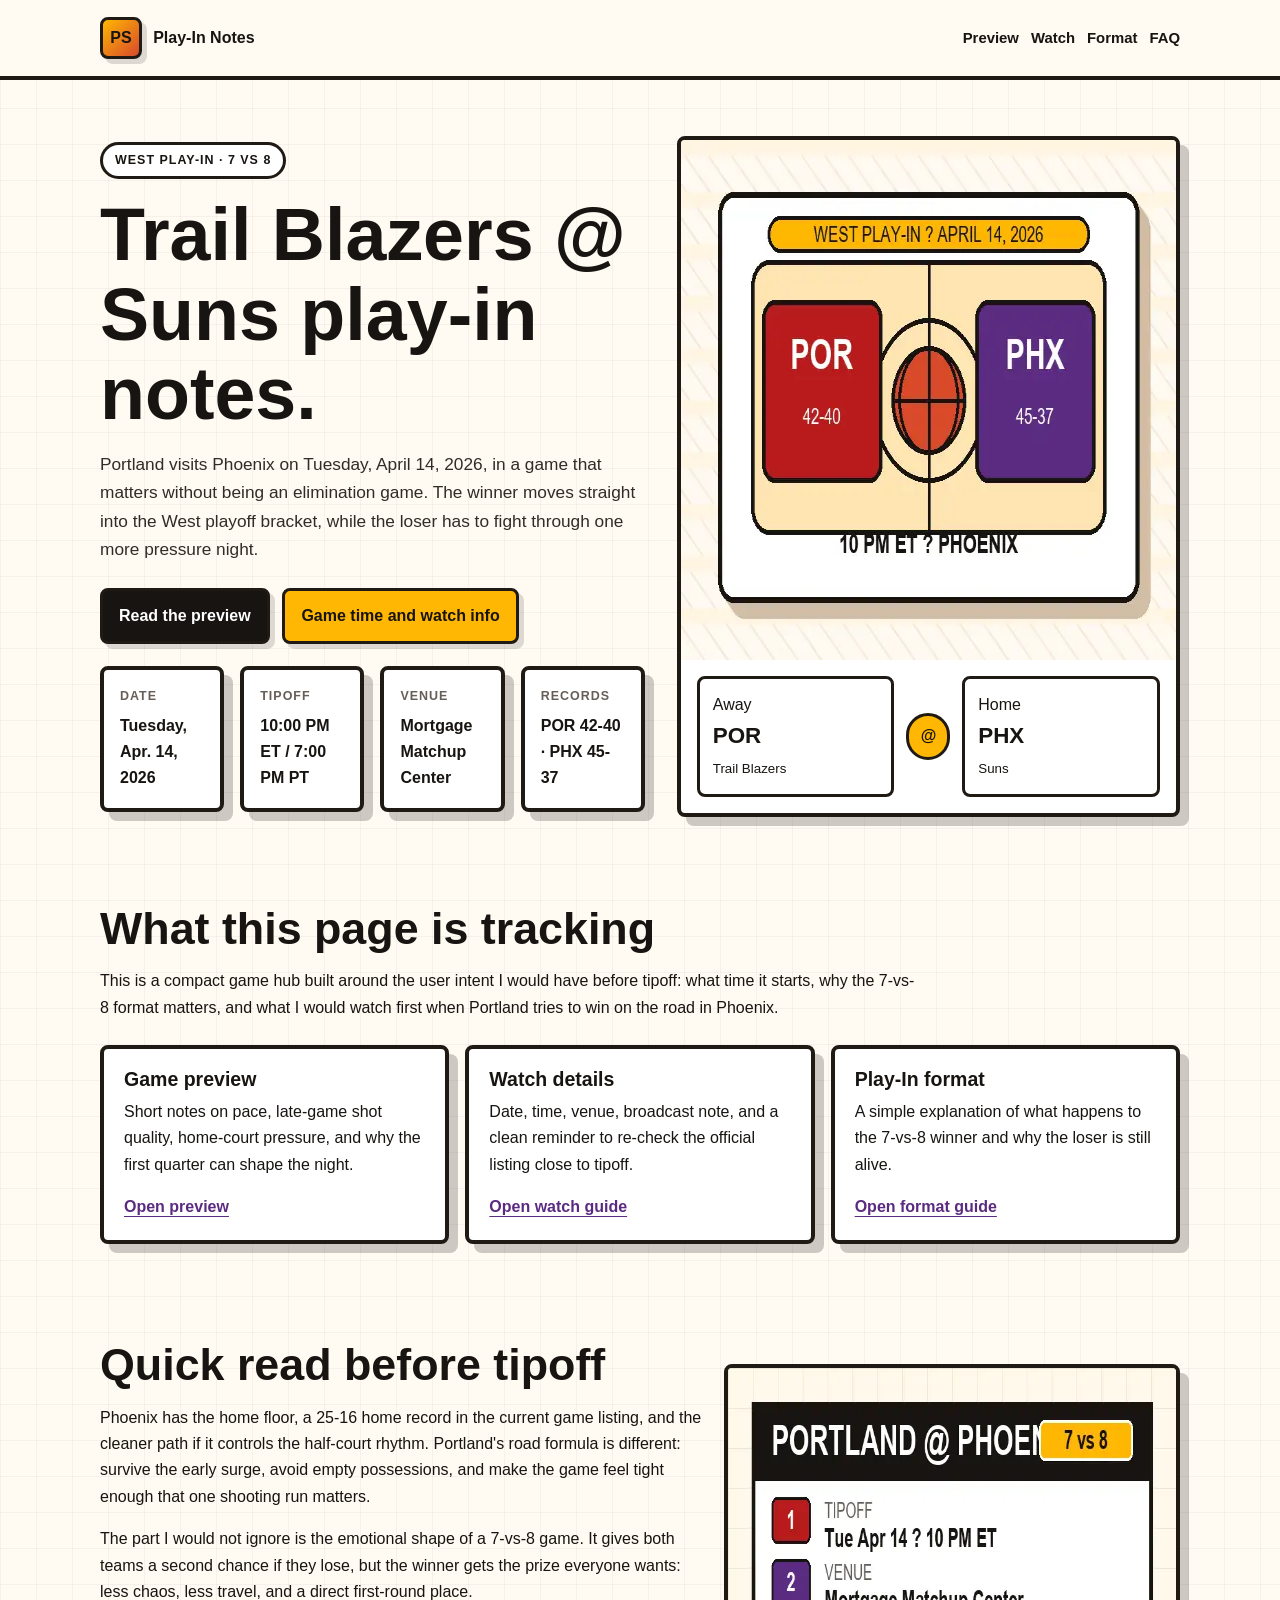
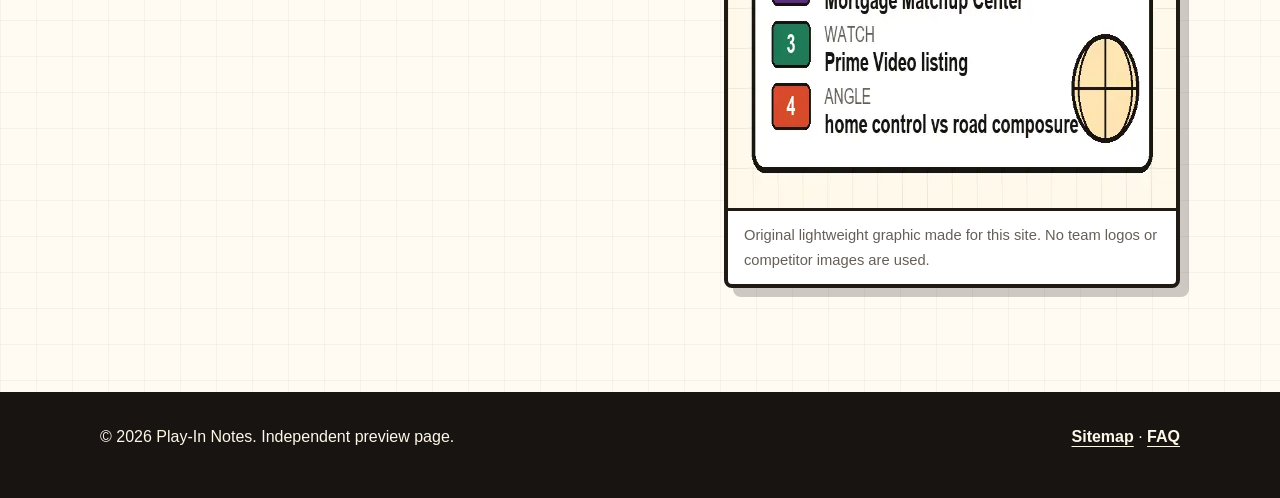
==== index.html @ c804449e "Add Trail Blazers Suns Play-In site" ====
<!doctype html>
<html lang="en">
  <head>
    <meta charset="utf-8">
    <meta name="viewport" content="width=device-width, initial-scale=1">
    <title>Trail Blazers @ Suns Play-In Preview: April 14, 2026</title>
    <meta name="description" content="Original Portland Trail Blazers at Phoenix Suns Play-In preview with game time, venue, watch notes, format context, and key matchup themes.">
    <link rel="canonical" href="https://zeshanalikhan.github.io/trail-blazers-suns-play-in-preview/">
    <meta property="og:title" content="Trail Blazers @ Suns Play-In Preview">
    <meta property="og:description" content="Game notes for Portland at Phoenix in the West 7-vs-8 Play-In matchup on April 14, 2026.">
    <meta property="og:type" content="website">
    <meta property="og:url" content="https://zeshanalikhan.github.io/trail-blazers-suns-play-in-preview/">
    <meta property="og:image" content="https://zeshanalikhan.github.io/trail-blazers-suns-play-in-preview/assets/images/blazers-suns-hero.webp">
    <link rel="stylesheet" href="styles.css">
    <script type="application/ld+json">
      {
        "@context": "https://schema.org",
        "@type": "SportsEvent",
        "name": "Portland Trail Blazers at Phoenix Suns",
        "startDate": "2026-04-14T19:00:00-07:00",
        "eventStatus": "https://schema.org/EventScheduled",
        "eventAttendanceMode": "https://schema.org/OfflineEventAttendanceMode",
        "location": {
          "@type": "Place",
          "name": "Mortgage Matchup Center",
          "address": {
            "@type": "PostalAddress",
            "addressLocality": "Phoenix",
            "addressRegion": "AZ",
            "addressCountry": "US"
          }
        },
        "homeTeam": {
          "@type": "SportsTeam",
          "name": "Phoenix Suns"
        },
        "awayTeam": {
          "@type": "SportsTeam",
          "name": "Portland Trail Blazers"
        },
        "sport": "Basketball"
      }
    </script>
  </head>
  <body>
    <a class="skip-link" href="#main">Skip to content</a>
    <header class="site-header">
      <div class="nav-wrap">
        <a class="brand" href="index.html" aria-label="Trail Blazers Suns Play-In home">
          <span class="brand-mark">PS</span>
          <span>Play-In Notes</span>
        </a>
        <nav class="nav-links" aria-label="Main navigation">
          <a href="pages/game-preview.html">Preview</a>
          <a href="pages/how-to-watch.html">Watch</a>
          <a href="pages/play-in-format.html">Format</a>
          <a href="pages/game-faq.html">FAQ</a>
        </nav>
      </div>
    </header>

    <main id="main">
      <section class="hero">
        <div class="hero-inner">
          <div>
            <span class="eyebrow">West Play-In · 7 vs 8</span>
            <h1>Trail Blazers @ Suns play-in notes.</h1>
            <p class="lede">Portland visits Phoenix on Tuesday, April 14, 2026, in a game that matters without being an elimination game. The winner moves straight into the West playoff bracket, while the loser has to fight through one more pressure night.</p>
            <div class="cta-row">
              <a class="button" href="pages/game-preview.html">Read the preview</a>
              <a class="button secondary" href="pages/how-to-watch.html">Game time and watch info</a>
            </div>
            <div class="meta-grid" aria-label="Game quick facts">
              <div class="fact-card"><span>Date</span><strong>Tuesday, Apr. 14, 2026</strong></div>
              <div class="fact-card"><span>Tipoff</span><strong>10:00 PM ET / 7:00 PM PT</strong></div>
              <div class="fact-card"><span>Venue</span><strong>Mortgage Matchup Center</strong></div>
              <div class="fact-card"><span>Records</span><strong>POR 42-40 · PHX 45-37</strong></div>
            </div>
          </div>
          <aside class="hero-card" aria-label="Game matchup card">
            <img src="assets/images/blazers-suns-hero.webp" width="720" height="520" alt="Illustrated Portland versus Phoenix play-in basketball matchup card">
            <div class="score-strip">
              <div class="team-box"><span>Away</span><strong>POR</strong><small>Trail Blazers</small></div>
              <div class="at-mark">@</div>
              <div class="team-box"><span>Home</span><strong>PHX</strong><small>Suns</small></div>
            </div>
          </aside>
        </div>
      </section>

      <section class="section">
        <div class="section-head">
          <h2>What this page is tracking</h2>
          <p>This is a compact game hub built around the user intent I would have before tipoff: what time it starts, why the 7-vs-8 format matters, and what I would watch first when Portland tries to win on the road in Phoenix.</p>
        </div>
        <div class="card-grid">
          <article class="panel">
            <h3>Game preview</h3>
            <p>Short notes on pace, late-game shot quality, home-court pressure, and why the first quarter can shape the night.</p>
            <a href="pages/game-preview.html">Open preview</a>
          </article>
          <article class="panel">
            <h3>Watch details</h3>
            <p>Date, time, venue, broadcast note, and a clean reminder to re-check the official listing close to tipoff.</p>
            <a href="pages/how-to-watch.html">Open watch guide</a>
          </article>
          <article class="panel">
            <h3>Play-In format</h3>
            <p>A simple explanation of what happens to the 7-vs-8 winner and why the loser is still alive.</p>
            <a href="pages/play-in-format.html">Open format guide</a>
          </article>
        </div>
      </section>

      <section class="section two-col">
        <div>
          <h2>Quick read before tipoff</h2>
          <p>Phoenix has the home floor, a 25-16 home record in the current game listing, and the cleaner path if it controls the half-court rhythm. Portland's road formula is different: survive the early surge, avoid empty possessions, and make the game feel tight enough that one shooting run matters.</p>
          <p>The part I would not ignore is the emotional shape of a 7-vs-8 game. It gives both teams a second chance if they lose, but the winner gets the prize everyone wants: less chaos, less travel, and a direct first-round place.</p>
        </div>
        <figure class="image-frame">
          <img src="assets/images/blazers-suns-details.webp" width="720" height="440" alt="Illustrated basketball note board for Portland at Phoenix">
          <figcaption>Original lightweight graphic made for this site. No team logos or competitor images are used.</figcaption>
        </figure>
      </section>
    </main>

    <footer class="site-footer">
      <div class="footer-inner">
        <p>© <span data-year>2026</span> Play-In Notes. Independent preview page.</p>
        <p><a href="sitemap.xml">Sitemap</a> · <a href="pages/game-faq.html">FAQ</a></p>
      </div>
    </footer>
    <script src="app.js" defer></script>
  </body>
</html>
---- styles.css ----
:root {
  --ink: #171411;
  --paper: #fffaf2;
  --panel: #ffffff;
  --muted: #665f58;
  --line: #1f1a14;
  --sun: #ffb703;
  --ember: #d84a2b;
  --rose: #b91c1c;
  --plum: #5b2b82;
  --shadow: 9px 9px 0 rgba(31, 26, 20, 0.22);
  --soft-shadow: 5px 5px 0 rgba(31, 26, 20, 0.15);
}

* {
  box-sizing: border-box;
}

html {
  scroll-behavior: smooth;
}

body {
  margin: 0;
  color: var(--ink);
  background:
    linear-gradient(90deg, rgba(23, 20, 17, 0.04) 1px, transparent 1px),
    linear-gradient(180deg, rgba(23, 20, 17, 0.04) 1px, transparent 1px),
    var(--paper);
  background-size: 36px 36px;
  font-family: Arial, Helvetica, sans-serif;
  line-height: 1.65;
}

img {
  display: block;
  max-width: 100%;
}

a {
  color: var(--plum);
  font-weight: 700;
  text-underline-offset: 0.22em;
}

a:hover {
  color: var(--rose);
}

.skip-link {
  left: 1rem;
  position: absolute;
  top: -4rem;
  z-index: 99;
}

.skip-link:focus {
  background: var(--sun);
  border: 3px solid var(--line);
  color: var(--ink);
  padding: 0.75rem 1rem;
  top: 1rem;
}

.site-header {
  background: rgba(255, 250, 242, 0.94);
  border-bottom: 4px solid var(--line);
  position: sticky;
  top: 0;
  z-index: 20;
}

.nav-wrap,
.section,
.hero-inner,
.footer-inner {
  margin: 0 auto;
  max-width: 1120px;
  padding: 0 1.25rem;
}

.nav-wrap {
  align-items: center;
  display: flex;
  gap: 1rem;
  justify-content: space-between;
  min-height: 76px;
}

.brand {
  align-items: center;
  color: var(--ink);
  display: inline-flex;
  font-weight: 900;
  gap: 0.7rem;
  text-decoration: none;
}

.brand-mark {
  align-items: center;
  background: linear-gradient(135deg, var(--sun), var(--ember));
  border: 3px solid var(--line);
  border-radius: 8px;
  box-shadow: var(--soft-shadow);
  display: inline-flex;
  height: 42px;
  justify-content: center;
  letter-spacing: 0;
  width: 42px;
}

.nav-links {
  align-items: center;
  display: flex;
  flex-wrap: wrap;
  gap: 0.75rem;
  justify-content: flex-end;
}

.nav-links a {
  color: var(--ink);
  font-size: 0.93rem;
  text-decoration: none;
}

.nav-links a:hover {
  text-decoration: underline;
}

.hero {
  padding: 3.5rem 0 2.4rem;
}

.hero-inner {
  align-items: center;
  display: grid;
  gap: 2rem;
  grid-template-columns: minmax(0, 1.04fr) minmax(280px, 0.96fr);
}

.eyebrow,
.tag {
  align-items: center;
  background: #fff;
  border: 3px solid var(--line);
  border-radius: 999px;
  color: var(--ink);
  display: inline-flex;
  font-size: 0.78rem;
  font-weight: 900;
  gap: 0.45rem;
  letter-spacing: 0.08em;
  padding: 0.35rem 0.75rem;
  text-transform: uppercase;
}

h1,
h2,
h3 {
  letter-spacing: 0;
  line-height: 1.08;
}

h1 {
  font-size: 4.6rem;
  margin: 1rem 0 1rem;
  max-width: 920px;
}

h2 {
  font-size: 2.8rem;
  margin: 0 0 1rem;
}

h3 {
  font-size: 1.22rem;
  margin: 0 0 0.55rem;
}

p {
  margin: 0 0 1rem;
}

.lede {
  color: #312c26;
  font-size: 1.08rem;
  max-width: 720px;
}

.cta-row {
  display: flex;
  flex-wrap: wrap;
  gap: 0.8rem;
  margin: 1.5rem 0 0;
}

.button {
  align-items: center;
  background: var(--ink);
  border: 3px solid var(--line);
  border-radius: 8px;
  box-shadow: var(--soft-shadow);
  color: #fff;
  display: inline-flex;
  font-weight: 900;
  justify-content: center;
  min-height: 46px;
  padding: 0.75rem 1rem;
  text-decoration: none;
}

.button:hover {
  background: var(--rose);
  color: #fff;
}

.button.secondary {
  background: var(--sun);
  color: var(--ink);
}

.hero-card,
.panel,
.fact-card,
.toc,
.image-frame {
  background: var(--panel);
  border: 4px solid var(--line);
  border-radius: 8px;
  box-shadow: var(--shadow);
}

.hero-card {
  overflow: hidden;
}

.hero-card img {
  width: 100%;
}

.score-strip {
  display: grid;
  gap: 0.75rem;
  grid-template-columns: 1fr auto 1fr;
  padding: 1rem;
}

.team-box {
  border: 3px solid var(--line);
  border-radius: 8px;
  padding: 0.8rem;
}

.team-box strong {
  display: block;
  font-size: 1.4rem;
}

.at-mark {
  align-self: center;
  background: var(--sun);
  border: 3px solid var(--line);
  border-radius: 999px;
  font-weight: 900;
  padding: 0.45rem 0.7rem;
}

.meta-grid,
.card-grid,
.two-col,
.format-grid {
  display: grid;
  gap: 1rem;
}

.meta-grid {
  grid-template-columns: repeat(4, minmax(0, 1fr));
  margin-top: 1.4rem;
}

.fact-card {
  min-height: 130px;
  padding: 1rem;
}

.fact-card span {
  color: var(--muted);
  display: block;
  font-size: 0.78rem;
  font-weight: 900;
  letter-spacing: 0.08em;
  margin-bottom: 0.35rem;
  text-transform: uppercase;
}

.section {
  padding-bottom: 3rem;
  padding-top: 3rem;
}

.section.narrow {
  max-width: 860px;
}

.section-head {
  max-width: 820px;
}

.card-grid {
  grid-template-columns: repeat(3, minmax(0, 1fr));
  margin-top: 1.5rem;
}

.panel,
.toc {
  padding: 1.25rem;
}

.panel strong {
  color: var(--rose);
}

.two-col {
  align-items: start;
  grid-template-columns: minmax(0, 1fr) minmax(300px, 0.75fr);
}

.format-grid {
  grid-template-columns: repeat(2, minmax(0, 1fr));
}

.callout {
  background: #ffe8b2;
  border: 4px solid var(--line);
  border-radius: 8px;
  box-shadow: var(--soft-shadow);
  margin: 1.5rem 0;
  padding: 1.25rem;
}

.timeline {
  list-style: none;
  margin: 1.5rem 0 0;
  padding: 0;
}

.timeline li {
  background: #fff;
  border: 3px solid var(--line);
  border-radius: 8px;
  box-shadow: var(--soft-shadow);
  margin-bottom: 0.9rem;
  padding: 1rem 1rem 1rem 3.2rem;
  position: relative;
}

.timeline li::before {
  background: var(--ember);
  border: 3px solid var(--line);
  border-radius: 999px;
  color: #fff;
  content: attr(data-step);
  font-weight: 900;
  height: 30px;
  left: 0.8rem;
  line-height: 24px;
  position: absolute;
  text-align: center;
  top: 1rem;
  width: 30px;
}

.toc ul,
.clean-list {
  margin: 0;
  padding-left: 1.1rem;
}

.clean-list li {
  margin-bottom: 0.65rem;
}

.image-frame {
  margin: 1.5rem 0;
  overflow: hidden;
}

.image-frame figcaption {
  border-top: 3px solid var(--line);
  color: var(--muted);
  font-size: 0.92rem;
  padding: 0.75rem 1rem;
}

.site-footer {
  background: var(--ink);
  color: #fff7e8;
  margin-top: 2rem;
  padding: 2rem 0;
}

.site-footer a {
  color: #fff7e8;
}

.footer-inner {
  align-items: center;
  display: flex;
  flex-wrap: wrap;
  gap: 1rem;
  justify-content: space-between;
}

@media (max-width: 820px) {
  .nav-wrap,
  .footer-inner {
    align-items: flex-start;
    flex-direction: column;
  }

  .hero-inner,
  .two-col,
  .format-grid,
  .card-grid,
  .meta-grid {
    grid-template-columns: 1fr;
  }

  .hero {
    padding-top: 2rem;
  }

  .score-strip {
    grid-template-columns: 1fr;
  }

  .at-mark {
    justify-self: start;
  }

  h1 {
    font-size: 2.55rem;
  }

  h2 {
    font-size: 1.85rem;
  }
}
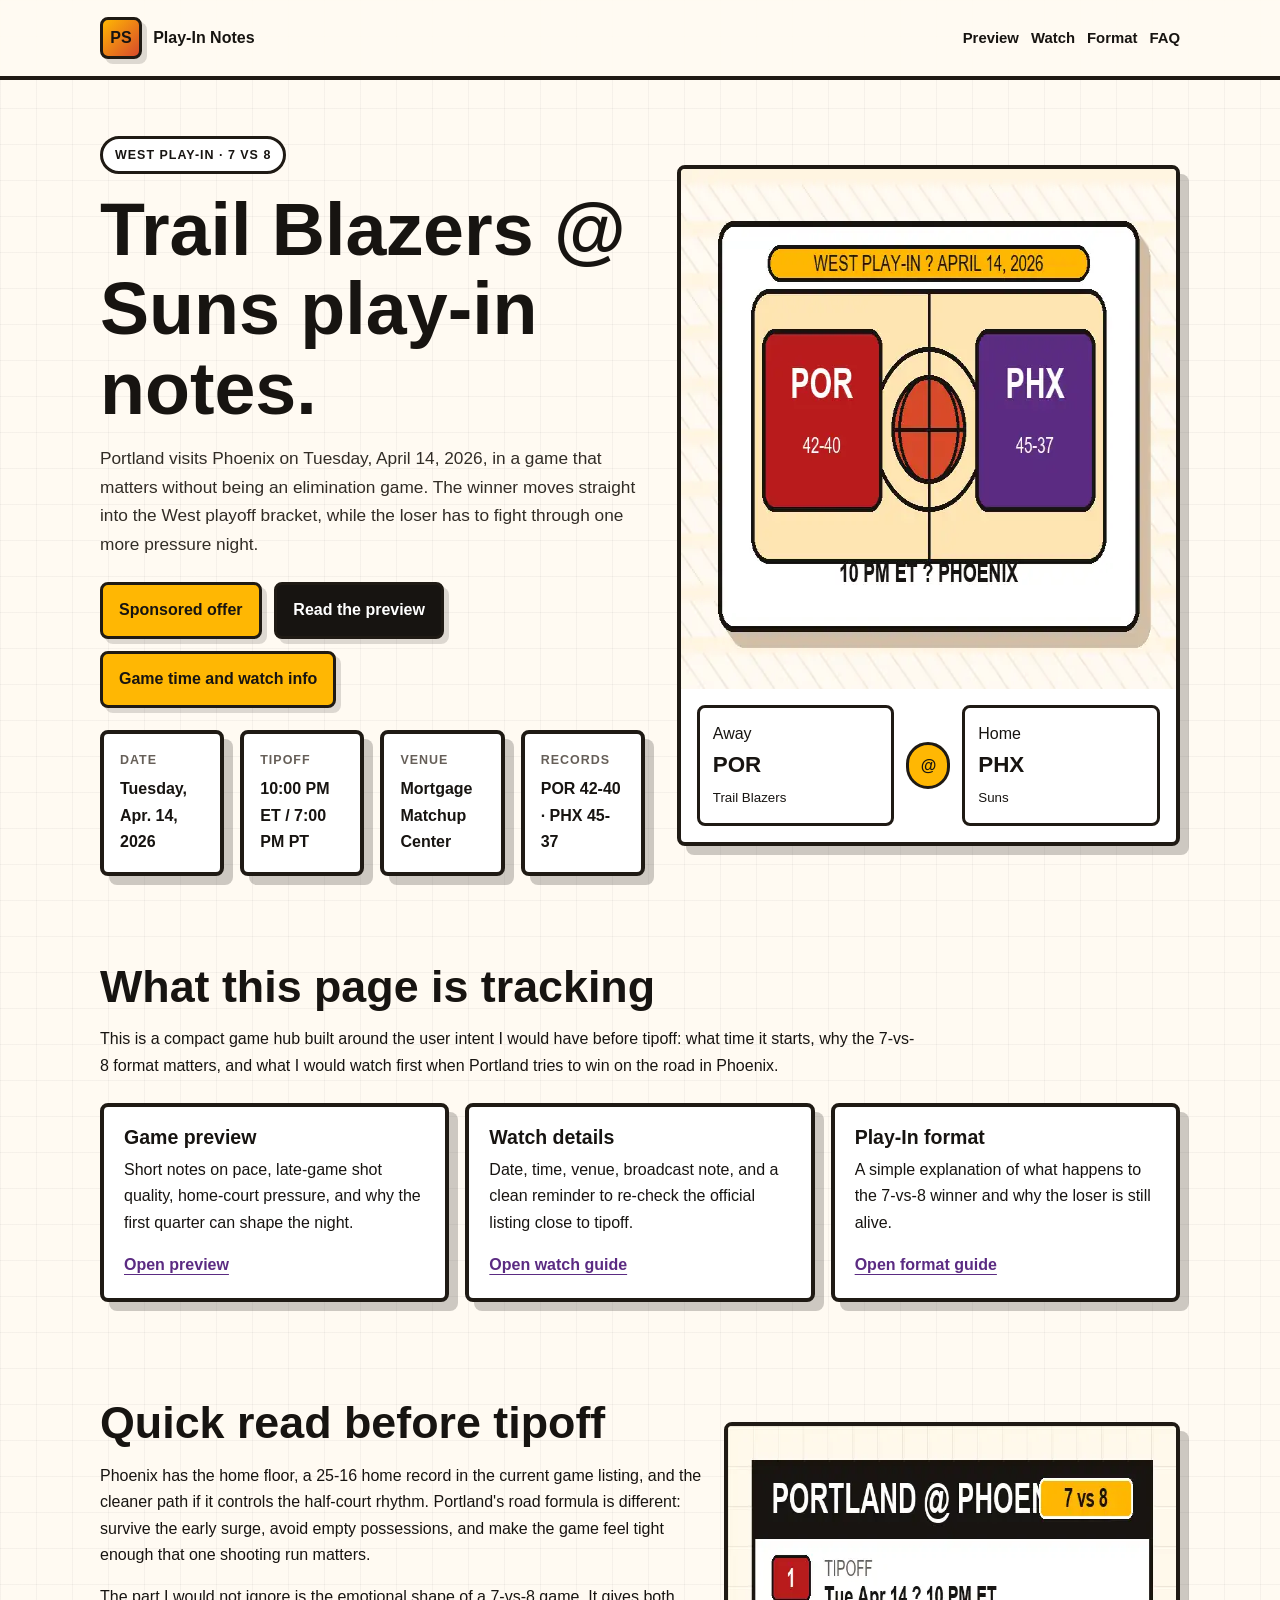
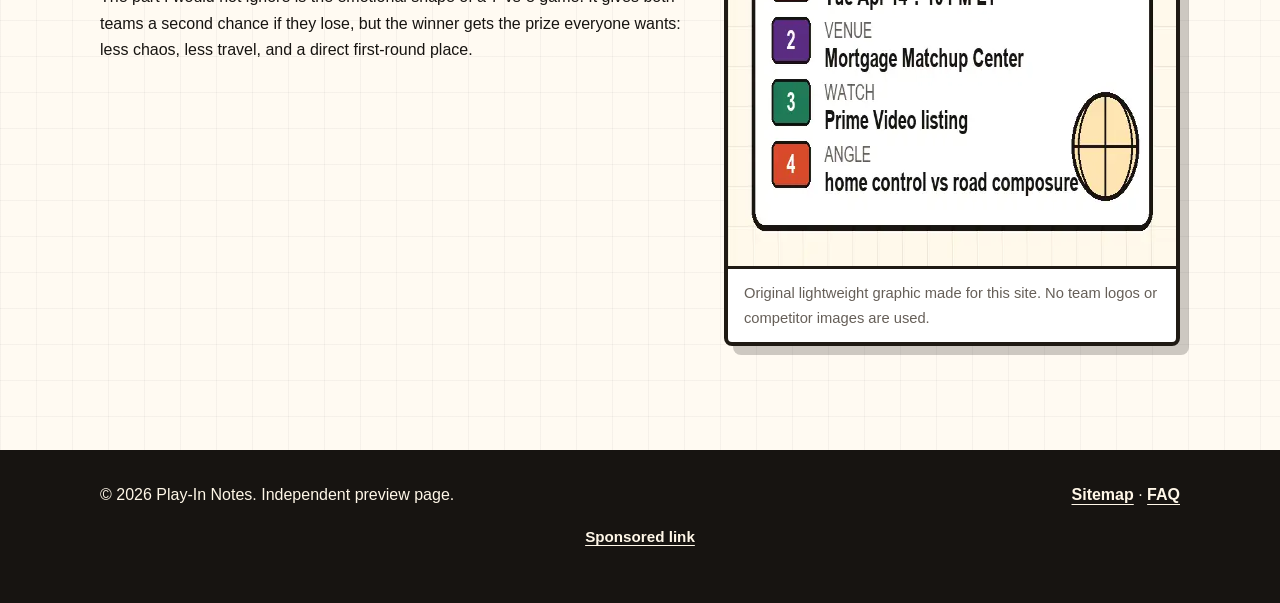
==== commit 9ed103f7: "Add sponsored smartlink placement" ====
--- a/index.html
+++ b/index.html
@@ -3,6 +3,7 @@
   <head>
     <meta charset="utf-8">
     <meta name="viewport" content="width=device-width, initial-scale=1">
+    <meta name="google-site-verification" content="zPeMqoo2h3M_oqIertTkiu1rAj5quQBwW_J42bXbuFM">
     <title>Trail Blazers @ Suns Play-In Preview: April 14, 2026</title>
     <meta name="description" content="Original Portland Trail Blazers at Phoenix Suns Play-In preview with game time, venue, watch notes, format context, and key matchup themes.">
     <link rel="canonical" href="https://zeshanalikhan.github.io/trail-blazers-suns-play-in-preview/">
@@ -67,6 +68,7 @@
             <h1>Trail Blazers @ Suns play-in notes.</h1>
             <p class="lede">Portland visits Phoenix on Tuesday, April 14, 2026, in a game that matters without being an elimination game. The winner moves straight into the West playoff bracket, while the loser has to fight through one more pressure night.</p>
             <div class="cta-row">
+              <a class="button secondary" href="https://www.profitablecpmratenetwork.com/j9f627innq?key=be46e17df9e34aa3b5b8e77e88a34740" rel="nofollow sponsored noopener" target="_blank">Sponsored offer</a>
               <a class="button" href="pages/game-preview.html">Read the preview</a>
               <a class="button secondary" href="pages/how-to-watch.html">Game time and watch info</a>
             </div>
@@ -130,7 +132,10 @@
         <p>© <span data-year>2026</span> Play-In Notes. Independent preview page.</p>
         <p><a href="sitemap.xml">Sitemap</a> · <a href="pages/game-faq.html">FAQ</a></p>
       </div>
-    </footer>
+          <div class="adsterra-link-wrap">
+        <a class="adsterra-link" href="https://www.profitablecpmratenetwork.com/j9f627innq?key=be46e17df9e34aa3b5b8e77e88a34740" rel="nofollow sponsored noopener" target="_blank">Sponsored link</a>
+      </div>
+  </footer>
     <script src="app.js" defer></script>
   </body>
 </html>
--- a/styles.css
+++ b/styles.css
@@ -446,3 +446,15 @@
     font-size: 1.85rem;
   }
 }
+.adsterra-link-wrap {
+  padding: 0 0 1.25rem;
+  text-align: center;
+}
+
+.adsterra-link {
+  color: inherit;
+  font-size: 0.95rem;
+  font-weight: 700;
+  text-decoration: underline;
+  text-underline-offset: 0.18em;
+}
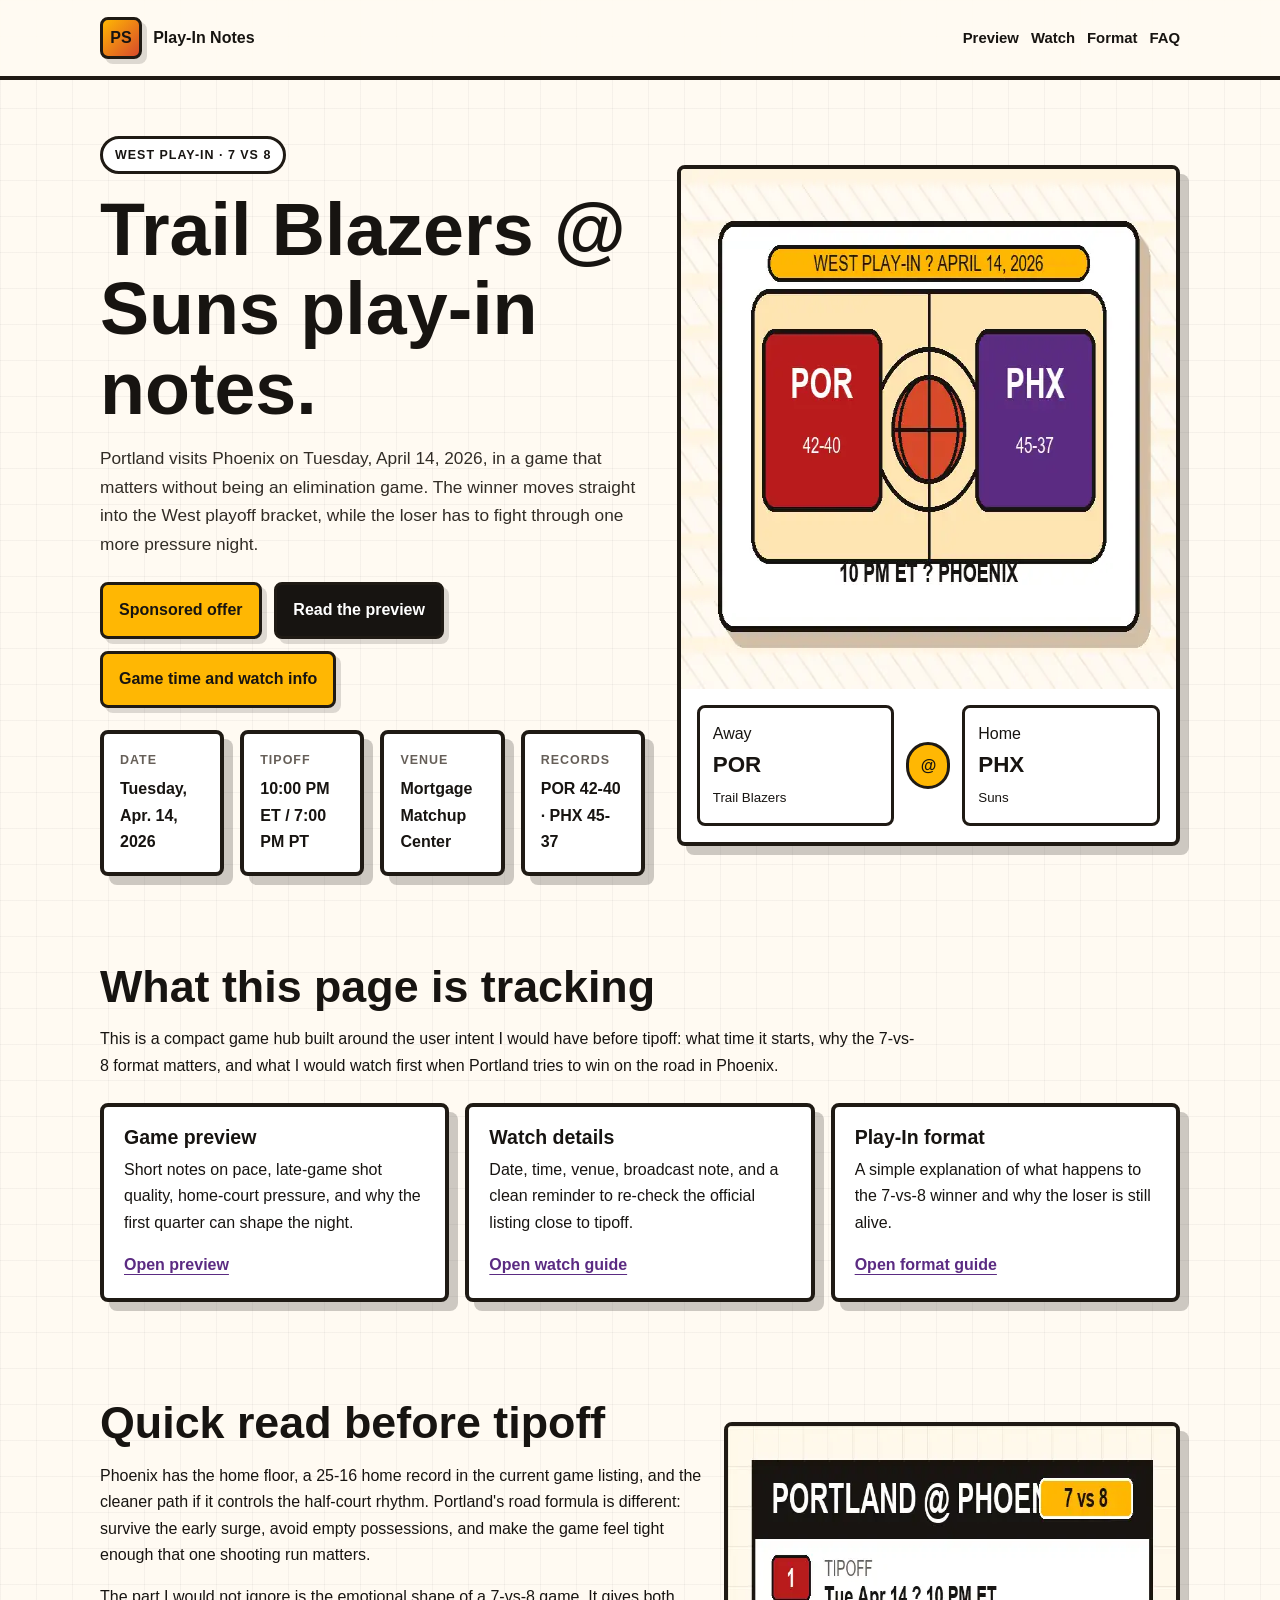
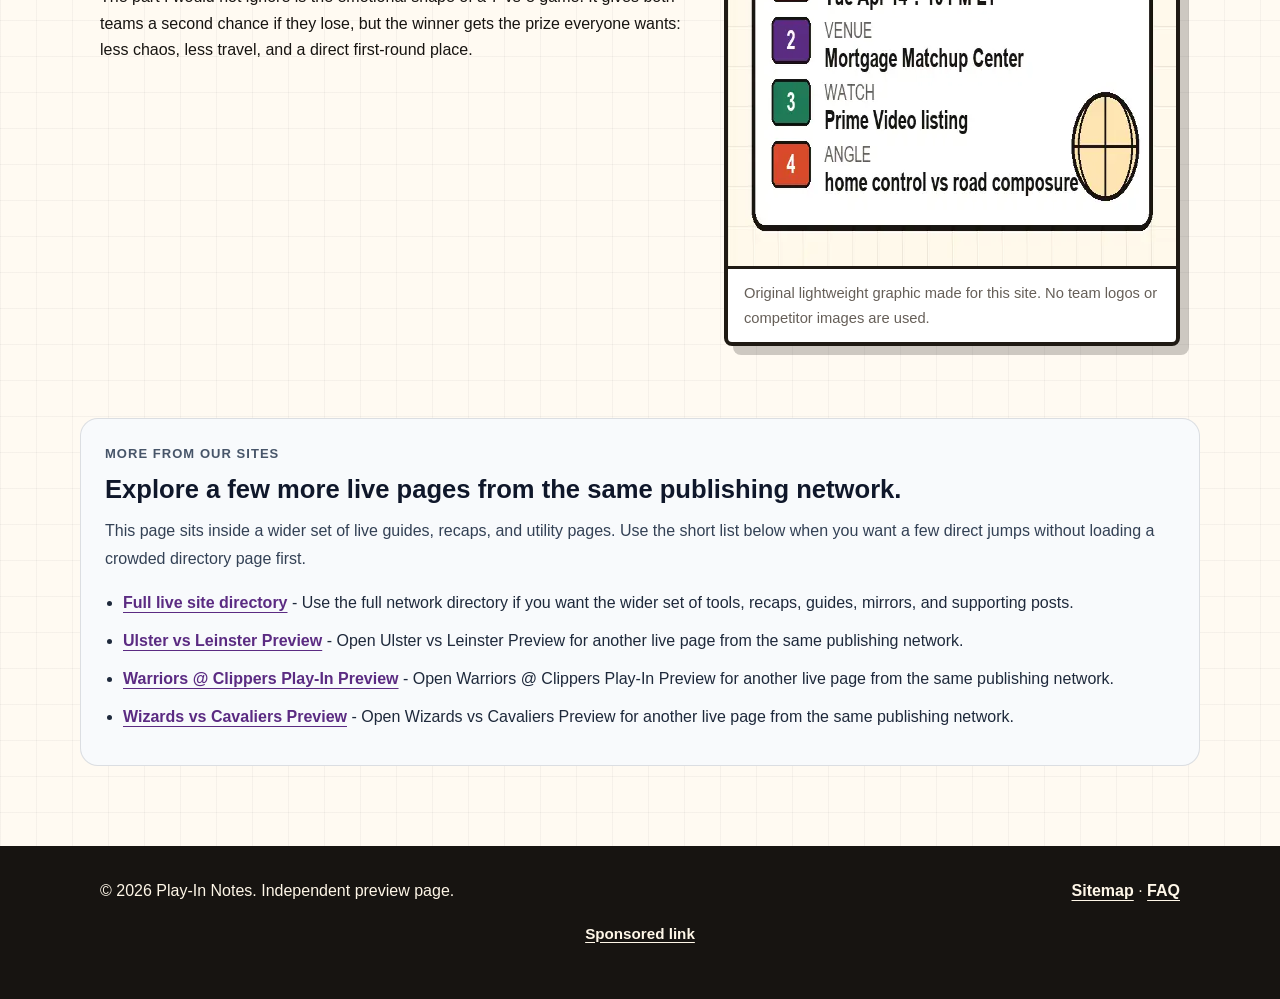
==== commit ea4bb731: "Add owned network links" ====
--- a/index.html
+++ b/index.html
@@ -125,6 +125,24 @@
           <figcaption>Original lightweight graphic made for this site. No team logos or competitor images are used.</figcaption>
         </figure>
       </section>
+
+      <!-- NETWORK_LINKS_START -->
+      <section data-network-links="true" aria-labelledby="network-links-heading" style="padding:0 0 48px;">
+        <div style="width:min(1120px, calc(100% - 32px)); margin:0 auto;">
+          <div style="border:1px solid rgba(15, 23, 42, 0.12); background:#f8fafc; border-radius:18px; padding:24px;">
+            <p style="margin:0 0 10px; font-size:13px; font-weight:800; letter-spacing:0.08em; text-transform:uppercase; color:#475569;">More from our sites</p>
+            <h2 id="network-links-heading" style="margin:0 0 12px; font-size:clamp(1.5rem, 2vw, 1.9rem); line-height:1.2; color:#0f172a;">Explore a few more live pages from the same publishing network.</h2>
+            <p style="margin:0 0 16px; color:#334155; line-height:1.75;">This page sits inside a wider set of live guides, recaps, and utility pages. Use the short list below when you want a few direct jumps without loading a crowded directory page first.</p>
+            <ul style="margin:0; padding-left:18px; color:#1e293b; line-height:1.75;">
+          <li style="margin:0 0 10px;"><a href="https://zeshanalikhan.github.io/creator-app-hub-site/pages/site-directory.html">Full live site directory</a> - Use the full network directory if you want the wider set of tools, recaps, guides, mirrors, and supporting posts.</li>
+          <li style="margin:0 0 10px;"><a href="https://zeshanalikhan.github.io/ulster-leinster-urc-preview/">Ulster vs Leinster Preview</a> - Open Ulster vs Leinster Preview for another live page from the same publishing network.</li>
+          <li style="margin:0 0 10px;"><a href="https://zeshanalikhan.github.io/warriors-clippers-play-in-preview/">Warriors @ Clippers Play-In Preview</a> - Open Warriors @ Clippers Play-In Preview for another live page from the same publishing network.</li>
+          <li style="margin:0 0 10px;"><a href="https://zeshanalikhan.github.io/wizards-cavaliers-preview/">Wizards vs Cavaliers Preview</a> - Open Wizards vs Cavaliers Preview for another live page from the same publishing network.</li>
+            </ul>
+          </div>
+        </div>
+      </section>
+      <!-- NETWORK_LINKS_END -->
     </main>
 
     <footer class="site-footer">
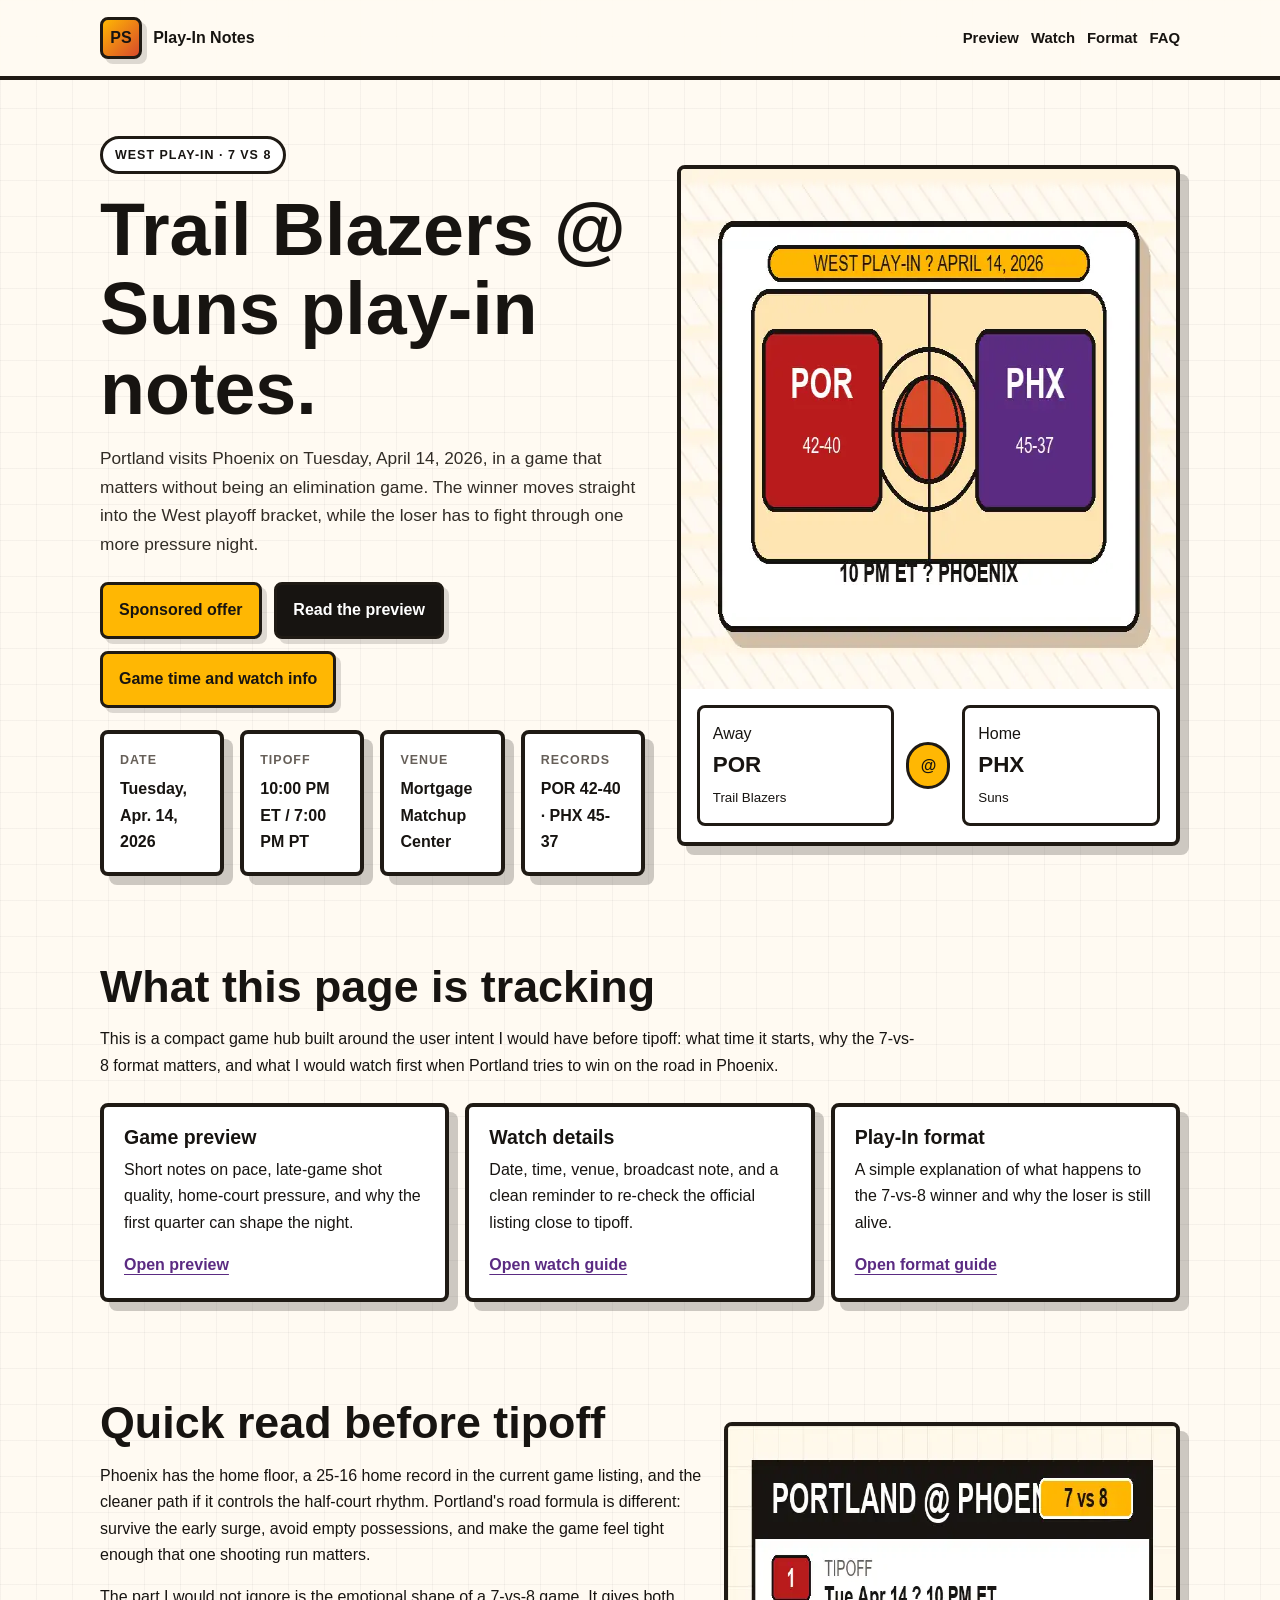
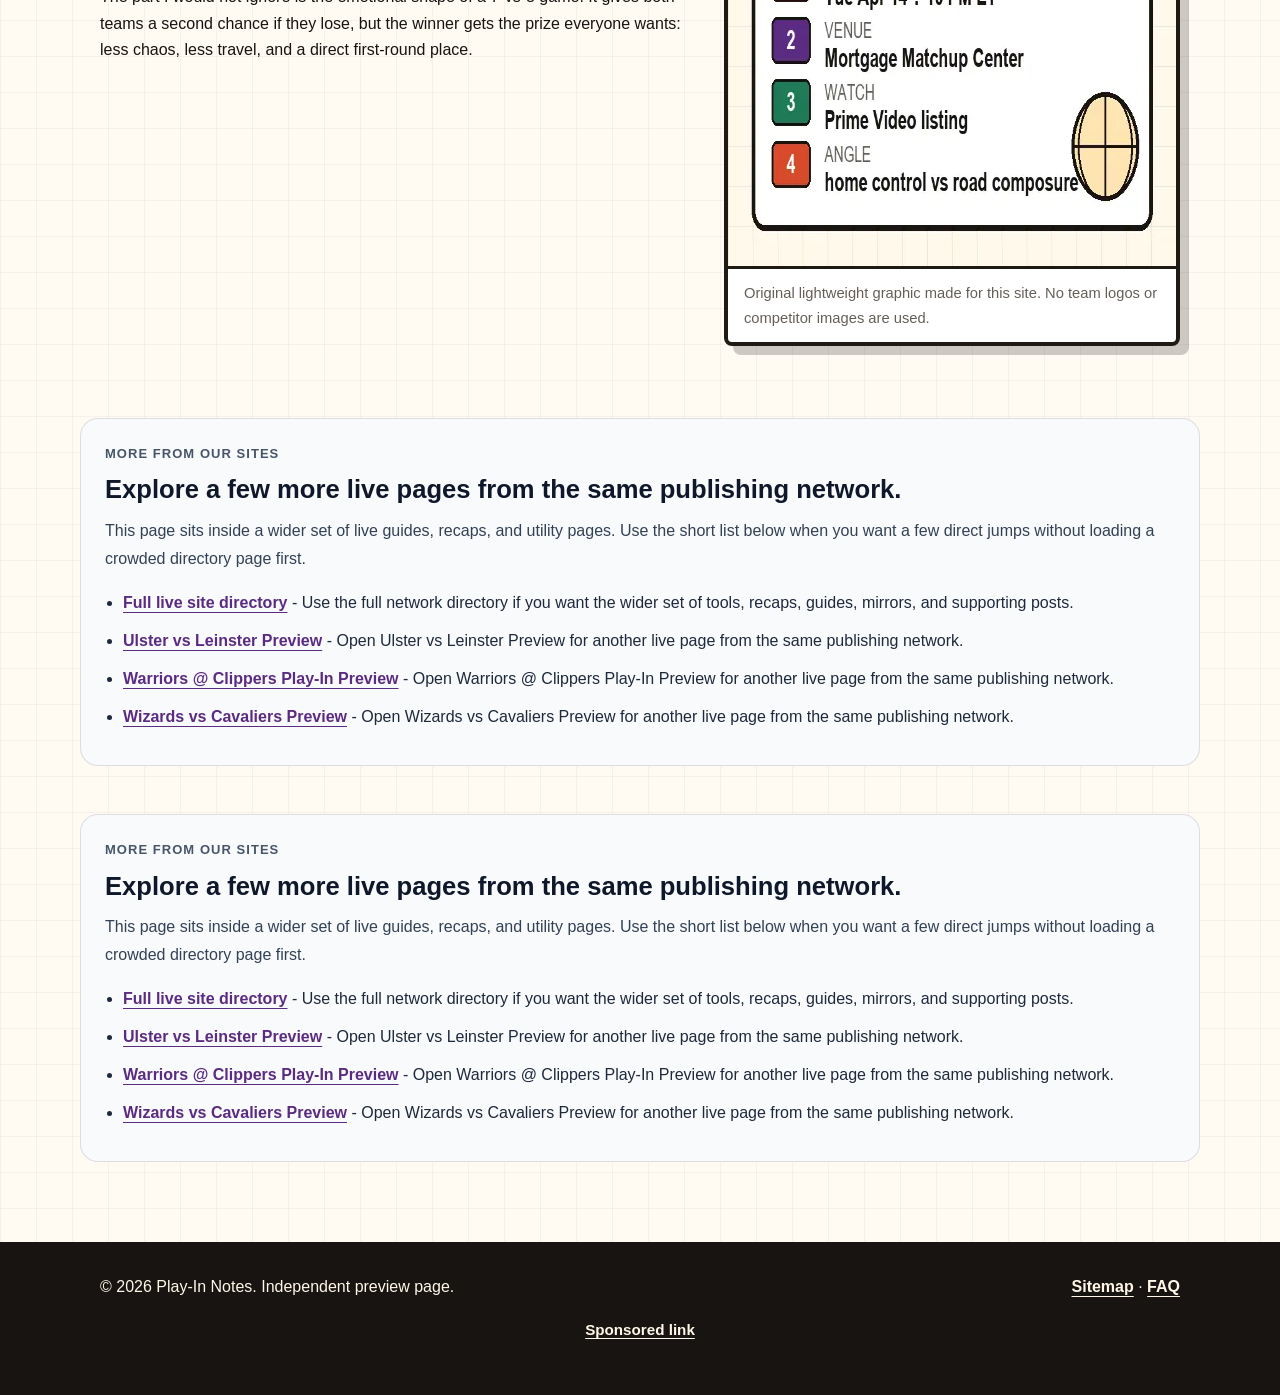
==== commit 72baedcb: "Add owned network links" ====
--- a/index.html
+++ b/index.html
@@ -143,6 +143,24 @@
         </div>
       </section>
       <!-- NETWORK_LINKS_END -->
+    
+      <!-- NETWORK_LINKS_START -->
+      <section data-network-links="true" aria-labelledby="network-links-heading" style="padding:0 0 48px;">
+        <div style="width:min(1120px, calc(100% - 32px)); margin:0 auto;">
+          <div style="border:1px solid rgba(15, 23, 42, 0.12); background:#f8fafc; border-radius:18px; padding:24px;">
+            <p style="margin:0 0 10px; font-size:13px; font-weight:800; letter-spacing:0.08em; text-transform:uppercase; color:#475569;">More from our sites</p>
+            <h2 id="network-links-heading" style="margin:0 0 12px; font-size:clamp(1.5rem, 2vw, 1.9rem); line-height:1.2; color:#0f172a;">Explore a few more live pages from the same publishing network.</h2>
+            <p style="margin:0 0 16px; color:#334155; line-height:1.75;">This page sits inside a wider set of live guides, recaps, and utility pages. Use the short list below when you want a few direct jumps without loading a crowded directory page first.</p>
+            <ul style="margin:0; padding-left:18px; color:#1e293b; line-height:1.75;">
+          <li style="margin:0 0 10px;"><a href="https://zeshanalikhan.github.io/creator-app-hub-site/pages/site-directory.html">Full live site directory</a> - Use the full network directory if you want the wider set of tools, recaps, guides, mirrors, and supporting posts.</li>
+          <li style="margin:0 0 10px;"><a href="https://zeshanalikhan.github.io/ulster-leinster-urc-preview/">Ulster vs Leinster Preview</a> - Open Ulster vs Leinster Preview for another live page from the same publishing network.</li>
+          <li style="margin:0 0 10px;"><a href="https://zeshanalikhan.github.io/warriors-clippers-play-in-preview/">Warriors @ Clippers Play-In Preview</a> - Open Warriors @ Clippers Play-In Preview for another live page from the same publishing network.</li>
+          <li style="margin:0 0 10px;"><a href="https://zeshanalikhan.github.io/wizards-cavaliers-preview/">Wizards vs Cavaliers Preview</a> - Open Wizards vs Cavaliers Preview for another live page from the same publishing network.</li>
+            </ul>
+          </div>
+        </div>
+      </section>
+      <!-- NETWORK_LINKS_END -->
     </main>
 
     <footer class="site-footer">
